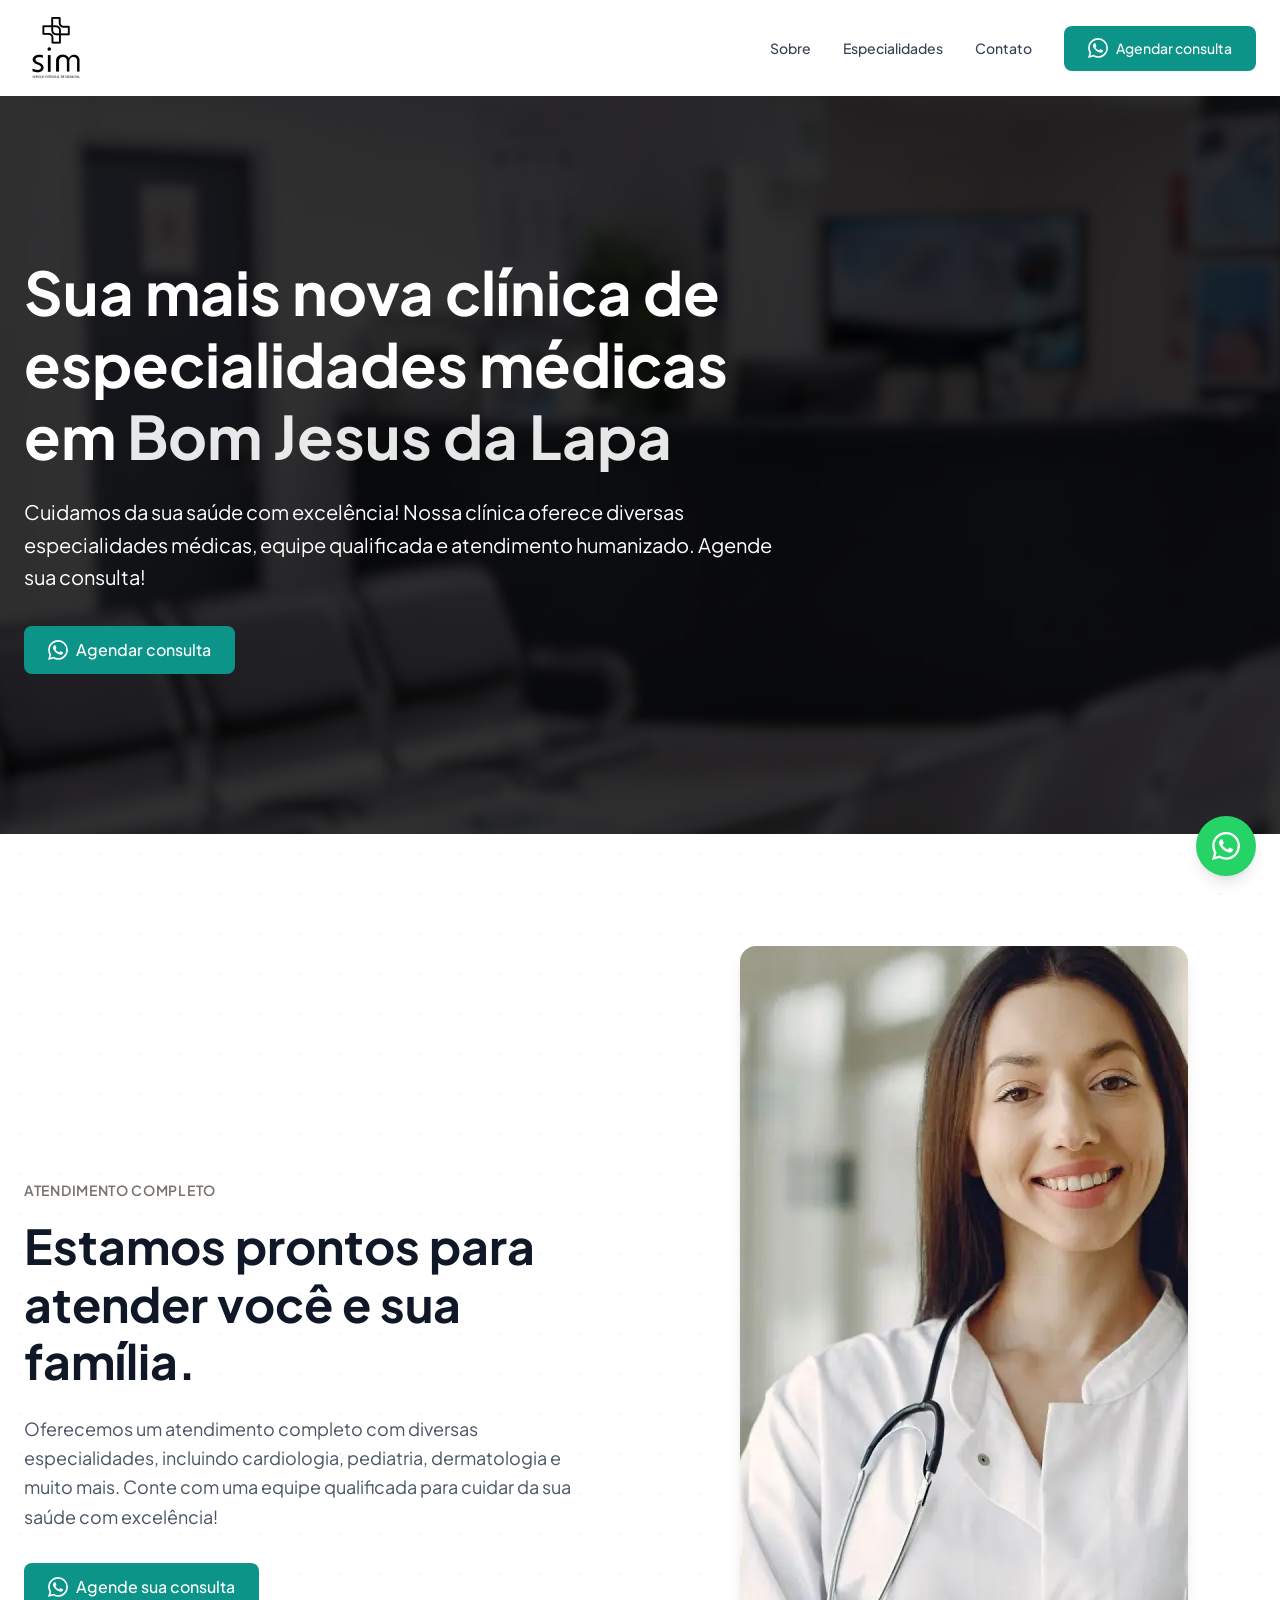
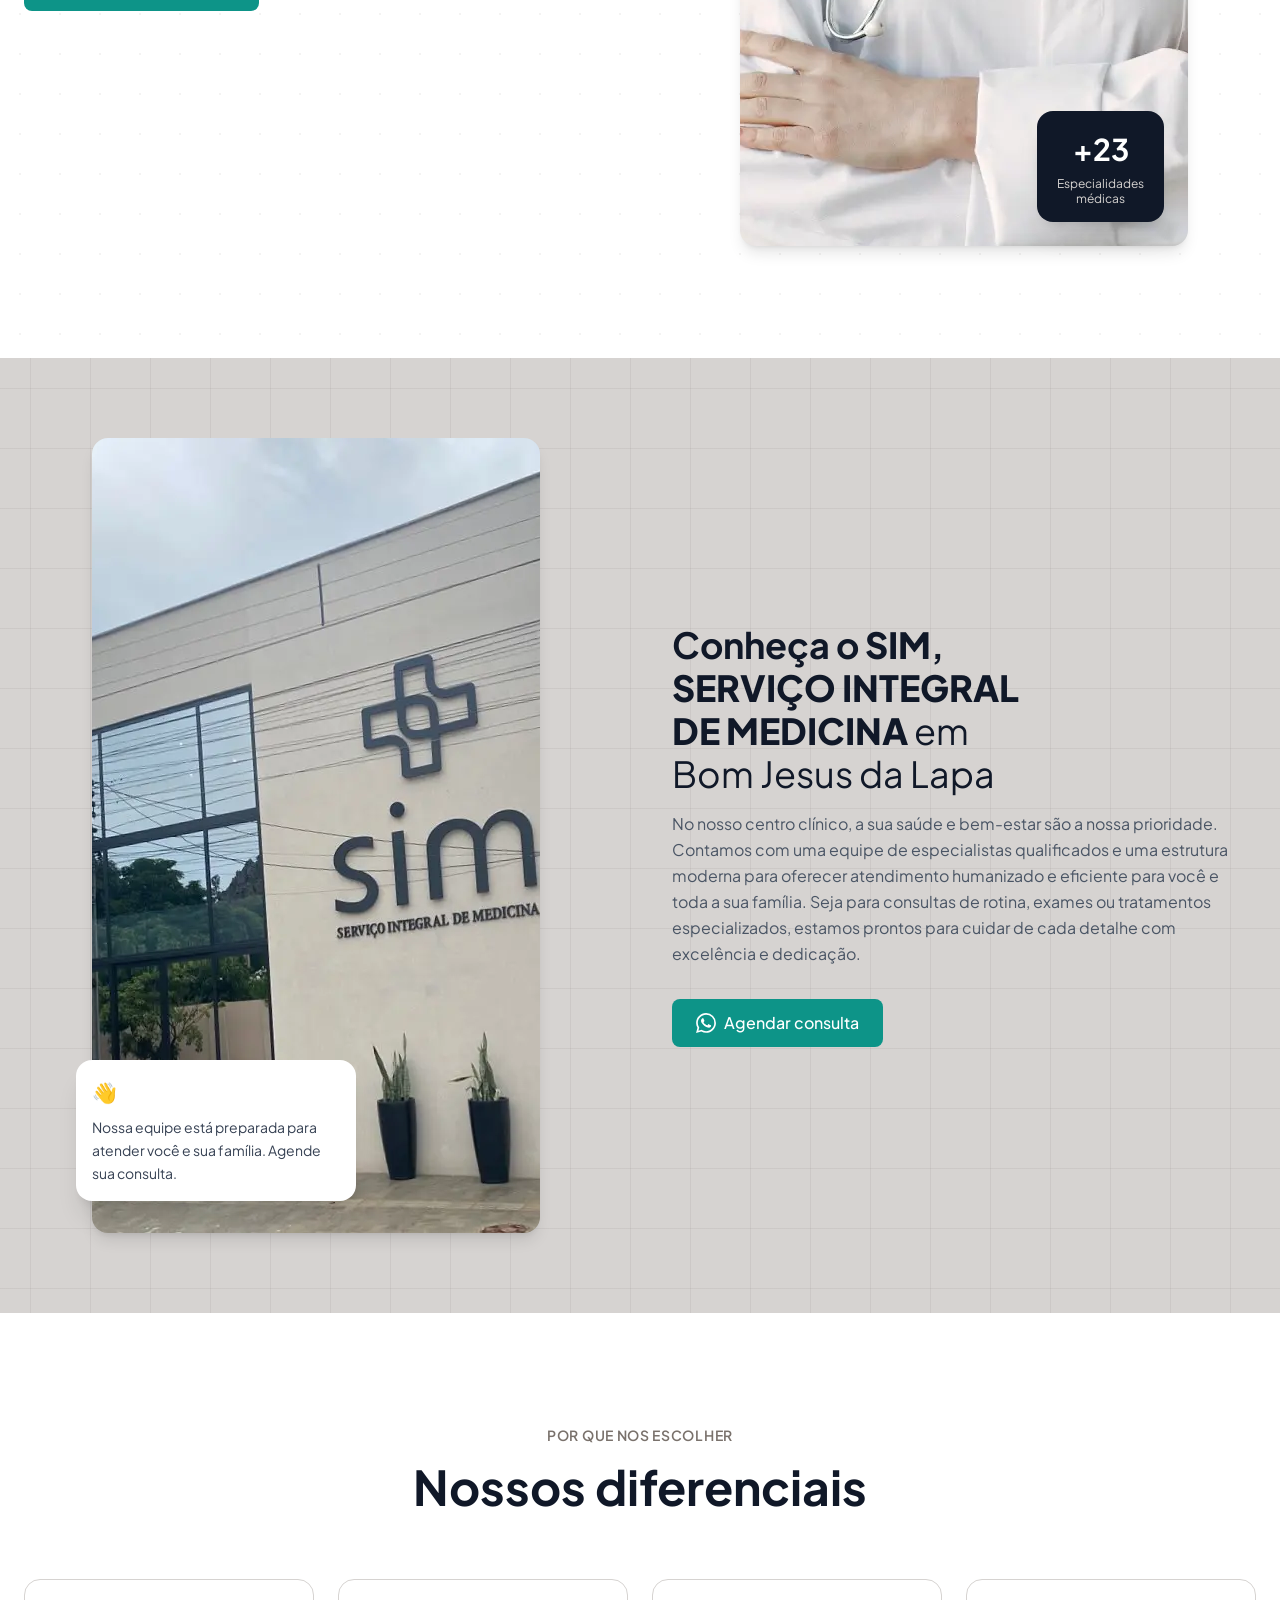
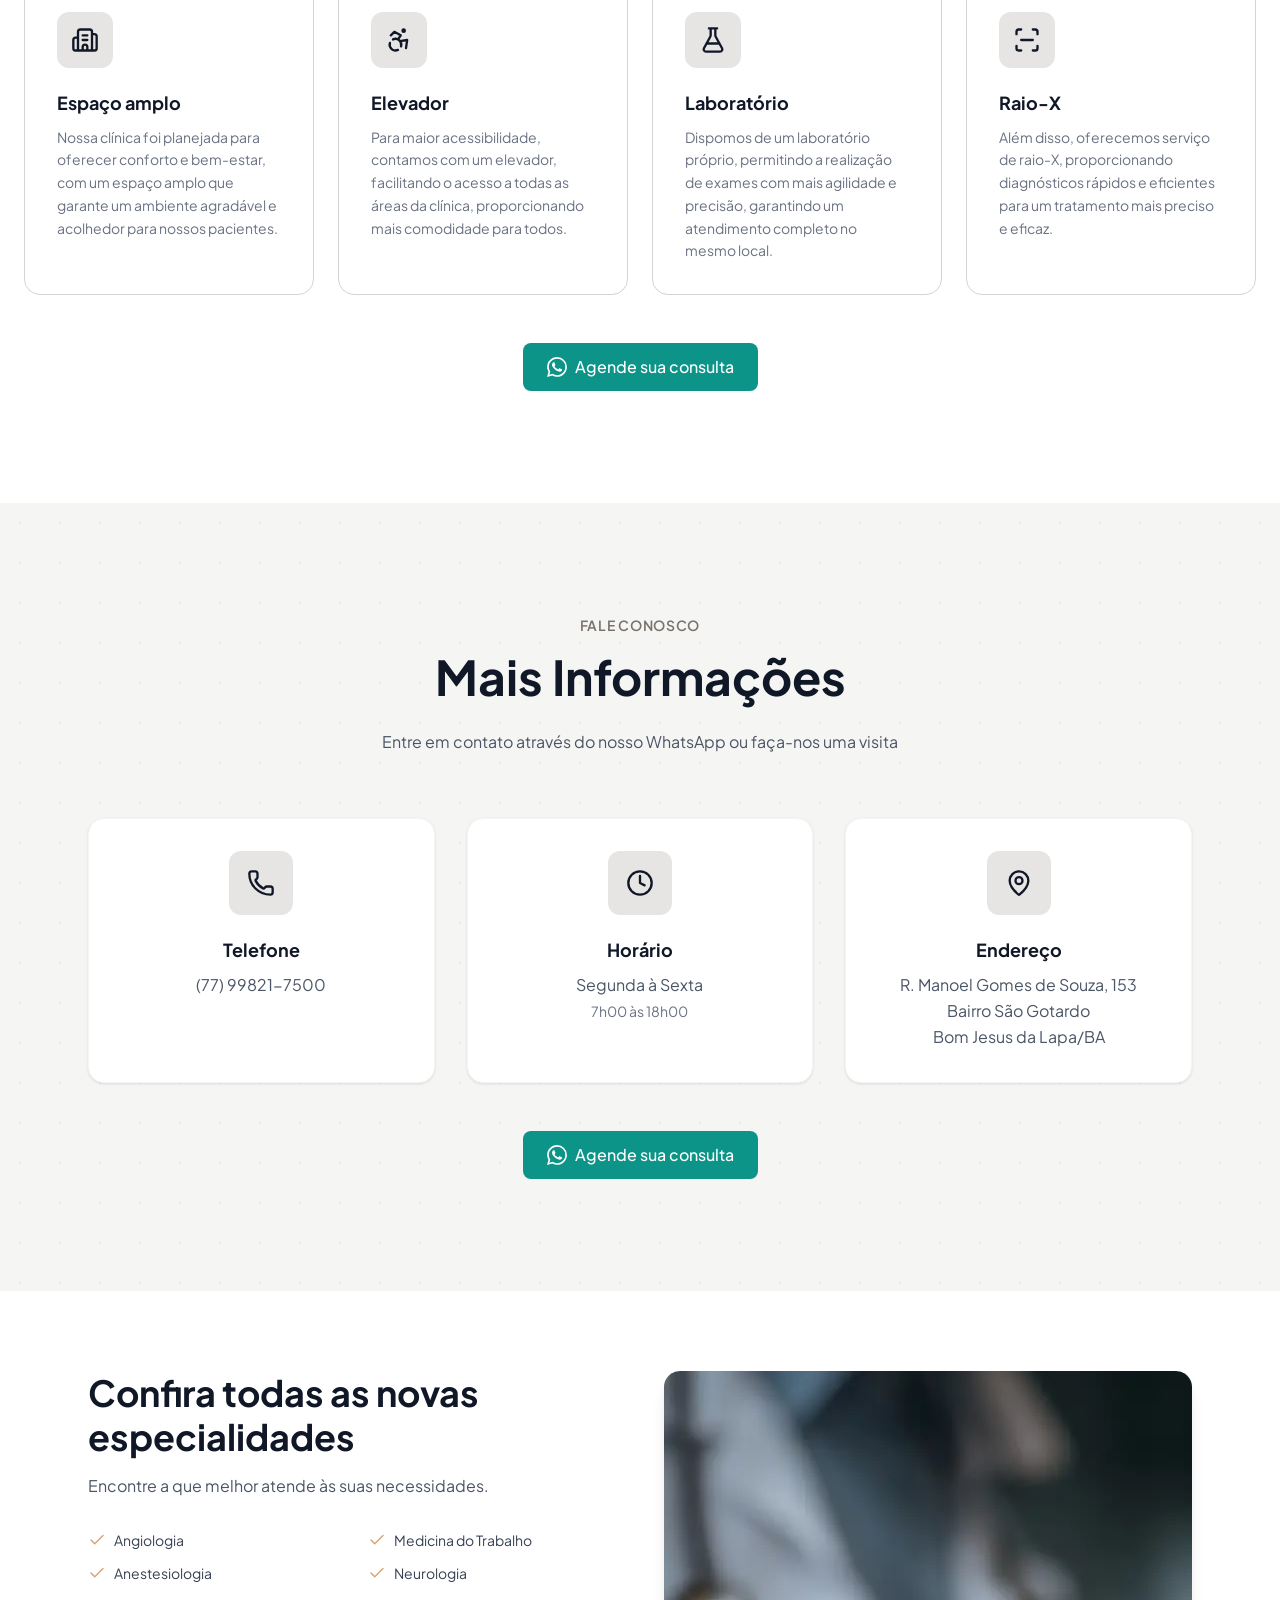
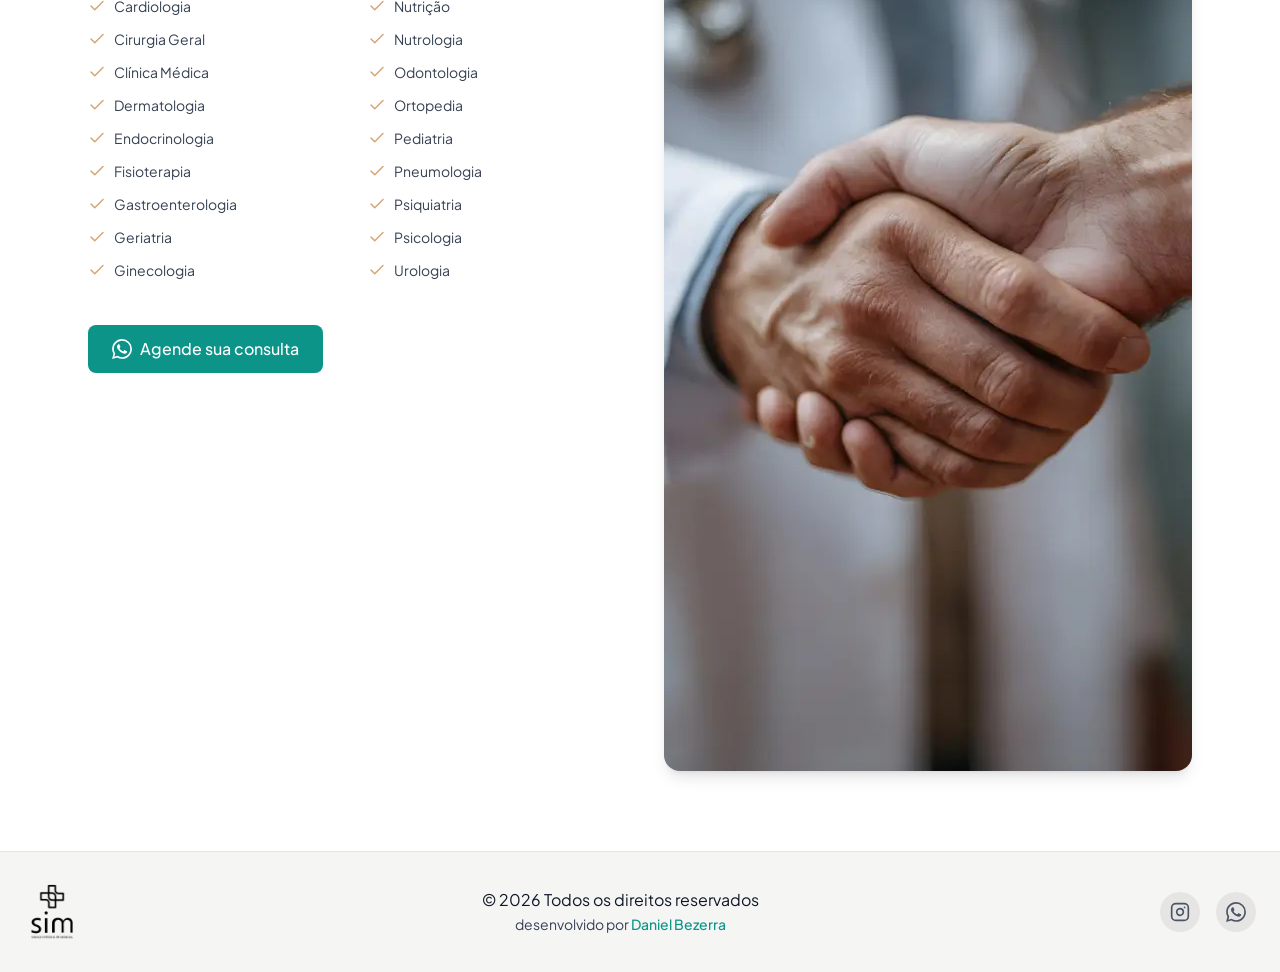
==== index.html @ da5e7e83 "Reconstrói o site em HTML puro com foco em performance e SEO - Substitui o build React (257 KB de JS" ====
<!doctype html>
<html lang="pt-BR">
<head>
  <meta charset="utf-8">
  <meta name="viewport" content="width=device-width, initial-scale=1">
  <title>Clínica SIM | Especialidades Médicas em Bom Jesus da Lapa</title>
  <meta name="description" content="Clínica de especialidades médicas em Bom Jesus da Lapa/BA: cardiologia, pediatria, dermatologia e mais 20 áreas, com laboratório e raio-X. Agende pelo WhatsApp.">
  <meta name="theme-color" content="#0d9488">
  <link rel="canonical" href="https://simbjl.com.br/">

  <!-- Compartilhamento (WhatsApp, Facebook, X etc.) -->
  <meta property="og:type" content="website">
  <meta property="og:locale" content="pt_BR">
  <meta property="og:site_name" content="Clínica SIM">
  <meta property="og:title" content="Clínica SIM | Especialidades Médicas em Bom Jesus da Lapa - BA">
  <meta property="og:description" content="Mais de 20 especialidades, laboratório e raio-X no mesmo lugar. Agende sua consulta pelo WhatsApp.">
  <meta property="og:url" content="https://simbjl.com.br/">
  <meta property="og:image" content="https://simbjl.com.br/assets/img/og-image.jpg">
  <meta property="og:image:width" content="1200">
  <meta property="og:image:height" content="630">
  <meta property="og:image:alt" content="Fachada da Clínica SIM em Bom Jesus da Lapa">
  <meta name="twitter:card" content="summary_large_image">

  <link rel="icon" type="image/png" href="/assets/img/favicon.png">
  <link rel="apple-touch-icon" href="/assets/img/apple-touch-icon.png">

  <link rel="preconnect" href="https://fonts.googleapis.com">
  <link rel="preconnect" href="https://fonts.gstatic.com" crossorigin>
  <link rel="stylesheet" href="https://fonts.googleapis.com/css2?family=Plus+Jakarta+Sans:wght@400..800&display=swap">
  <link rel="preload" as="image" href="/assets/img/hero-mobile.webp" media="(max-width: 767px)">
  <link rel="preload" as="image" href="/assets/img/hero.webp" media="(min-width: 768px)">
  <link rel="stylesheet" href="/assets/css/style.css">
  <script>document.documentElement.classList.add("js")</script>
  <script src="/assets/js/main.js" defer></script>

  <!-- Google Tag Manager -->
  <script>(function(w,d,s,l,i){w[l]=w[l]||[];w[l].push({'gtm.start':
  new Date().getTime(),event:'gtm.js'});var f=d.getElementsByTagName(s)[0],
  j=d.createElement(s),dl=l!='dataLayer'?'&l='+l:'';j.async=true;j.src=
  'https://www.googletagmanager.com/gtm.js?id='+i+dl;f.parentNode.insertBefore(j,f);
  })(window,document,'script','dataLayer','GTM-MDM526J3');</script>
  <!-- End Google Tag Manager -->

  <script type="application/ld+json">
  {
    "@context": "https://schema.org",
    "@type": "MedicalClinic",
    "@id": "https://simbjl.com.br/#clinica",
    "name": "SIM - Serviço Integral de Medicina",
    "alternateName": "Clínica SIM",
    "description": "Clínica de especialidades médicas em Bom Jesus da Lapa/BA, com laboratório próprio e raio-X.",
    "url": "https://simbjl.com.br/",
    "logo": "https://simbjl.com.br/assets/img/apple-touch-icon.png",
    "image": "https://simbjl.com.br/assets/img/og-image.jpg",
    "telephone": "+55-77-99821-7500",
    "address": {
      "@type": "PostalAddress",
      "streetAddress": "R. Manoel Gomes de Souza, 153 - São Gotardo",
      "addressLocality": "Bom Jesus da Lapa",
      "addressRegion": "BA",
      "postalCode": "47600-000",
      "addressCountry": "BR"
    },
    "areaServed": {
      "@type": "City",
      "name": "Bom Jesus da Lapa"
    },
    "openingHoursSpecification": [
      {
        "@type": "OpeningHoursSpecification",
        "dayOfWeek": [
          "Monday",
          "Tuesday",
          "Wednesday",
          "Thursday",
          "Friday"
        ],
        "opens": "07:00",
        "closes": "18:00"
      }
    ],
    "availableService": [
      {
        "@type": "MedicalTest",
        "name": "Exames laboratoriais"
      },
      {
        "@type": "MedicalTest",
        "name": "Raio-X"
      }
    ],
    "knowsAbout": [
      "Angiologia",
      "Anestesiologia",
      "Cardiologia",
      "Cirurgia Geral",
      "Clínica Médica",
      "Dermatologia",
      "Endocrinologia",
      "Fisioterapia",
      "Gastroenterologia",
      "Geriatria",
      "Ginecologia",
      "Medicina do Trabalho",
      "Neurologia",
      "Nutrição",
      "Nutrologia",
      "Odontologia",
      "Ortopedia",
      "Pediatria",
      "Pneumologia",
      "Psiquiatria",
      "Psicologia",
      "Urologia"
    ],
    "sameAs": [
      "https://www.instagram.com/servicointegraldemedicina"
    ]
  }
  </script>
</head>
<body>
  <!-- Google Tag Manager (noscript) -->
  <noscript><iframe src="https://www.googletagmanager.com/ns.html?id=GTM-MDM526J3"
  height="0" width="0" style="display:none;visibility:hidden"></iframe></noscript>
  <!-- End Google Tag Manager (noscript) -->

  <!--
    Ícones usados na página (Lucide + WhatsApp).
    Para usar: <svg class="icon"><use href="#i-nome"/></svg>
  -->
  <svg xmlns="http://www.w3.org/2000/svg" hidden>
    <symbol id="i-whatsapp" viewBox="0 0 24 24"><path fill="currentColor" d="M17.472 14.382c-.297-.149-1.758-.867-2.03-.967-.273-.099-.471-.148-.67.15-.197.297-.767.966-.94 1.164-.173.199-.347.223-.644.075-.297-.15-1.255-.463-2.39-1.475-.883-.788-1.48-1.761-1.653-2.059-.173-.297-.018-.458.13-.606.134-.133.298-.347.446-.52.149-.174.198-.298.298-.497.099-.198.05-.371-.025-.52-.075-.149-.669-1.612-.916-2.207-.242-.579-.487-.5-.669-.51-.173-.008-.371-.01-.57-.01-.198 0-.52.074-.792.372-.272.297-1.04 1.016-1.04 2.479 0 1.462 1.065 2.875 1.213 3.074.149.198 2.096 3.2 5.077 4.487.709.306 1.262.489 1.694.625.712.227 1.36.195 1.871.118.571-.085 1.758-.719 2.006-1.413.248-.694.248-1.289.173-1.413-.074-.124-.272-.198-.57-.347m-5.421 7.403h-.004a9.87 9.87 0 01-5.031-1.378l-.361-.214-3.741.982.998-3.648-.235-.374a9.86 9.86 0 01-1.51-5.26c.001-5.45 4.436-9.884 9.888-9.884 2.64 0 5.122 1.03 6.988 2.898a9.825 9.825 0 012.893 6.994c-.003 5.45-4.437 9.884-9.885 9.884m8.413-18.297A11.815 11.815 0 0012.05 0C5.495 0 .16 5.335.157 11.892c0 2.096.547 4.142 1.588 5.945L.057 24l6.305-1.654a11.882 11.882 0 005.683 1.448h.005c6.554 0 11.89-5.335 11.893-11.893a11.821 11.821 0 00-3.48-8.413z"/></symbol>
    <symbol id="i-menu" viewBox="0 0 24 24" fill="none" stroke="currentColor" stroke-width="2" stroke-linecap="round" stroke-linejoin="round"><path d="M4 5h16M4 12h16M4 19h16"/></symbol>
    <symbol id="i-x" viewBox="0 0 24 24" fill="none" stroke="currentColor" stroke-width="2" stroke-linecap="round" stroke-linejoin="round"><path d="M18 6 6 18M6 6l12 12"/></symbol>
    <symbol id="i-building" viewBox="0 0 24 24" fill="none" stroke="currentColor" stroke-width="2" stroke-linecap="round" stroke-linejoin="round"><path d="M10 12h4M10 8h4M14 21v-3a2 2 0 0 0-4 0v3M6 10H4a2 2 0 0 0-2 2v7a2 2 0 0 0 2 2h16a2 2 0 0 0 2-2V9a2 2 0 0 0-2-2h-2M6 21V5a2 2 0 0 1 2-2h8a2 2 0 0 1 2 2v16"/></symbol>
    <symbol id="i-accessibility" viewBox="0 0 24 24" fill="none" stroke="currentColor" stroke-width="2" stroke-linecap="round" stroke-linejoin="round"><circle cx="16" cy="4" r="1"/><path d="m18 19 1-7-6 1M5 8l3-3 5.5 3-2.36 3.5M4.24 14.5a5 5 0 0 0 6.88 6M13.76 17.5a5 5 0 0 0-6.88-6"/></symbol>
    <symbol id="i-flask" viewBox="0 0 24 24" fill="none" stroke="currentColor" stroke-width="2" stroke-linecap="round" stroke-linejoin="round"><path d="M14 2v6a2 2 0 0 0 .245.96l5.51 10.08A2 2 0 0 1 18 22H6a2 2 0 0 1-1.755-2.96l5.51-10.08A2 2 0 0 0 10 8V2M6.453 15h11.094M8.5 2h7"/></symbol>
    <symbol id="i-scan" viewBox="0 0 24 24" fill="none" stroke="currentColor" stroke-width="2" stroke-linecap="round" stroke-linejoin="round"><path d="M3 7V5a2 2 0 0 1 2-2h2M17 3h2a2 2 0 0 1 2 2v2M21 17v2a2 2 0 0 1-2 2h-2M7 21H5a2 2 0 0 1-2-2v-2M7 12h10"/></symbol>
    <symbol id="i-phone" viewBox="0 0 24 24" fill="none" stroke="currentColor" stroke-width="2" stroke-linecap="round" stroke-linejoin="round"><path d="M13.832 16.568a1 1 0 0 0 1.213-.303l.355-.465A2 2 0 0 1 17 15h3a2 2 0 0 1 2 2v3a2 2 0 0 1-2 2A18 18 0 0 1 2 4a2 2 0 0 1 2-2h3a2 2 0 0 1 2 2v3a2 2 0 0 1-.8 1.6l-.468.351a1 1 0 0 0-.292 1.233 14 14 0 0 0 6.392 6.384"/></symbol>
    <symbol id="i-clock" viewBox="0 0 24 24" fill="none" stroke="currentColor" stroke-width="2" stroke-linecap="round" stroke-linejoin="round"><path d="M12 6v6l4 2"/><circle cx="12" cy="12" r="10"/></symbol>
    <symbol id="i-pin" viewBox="0 0 24 24" fill="none" stroke="currentColor" stroke-width="2" stroke-linecap="round" stroke-linejoin="round"><path d="M20 10c0 4.993-5.539 10.193-7.399 11.799a1 1 0 0 1-1.202 0C9.539 20.193 4 14.993 4 10a8 8 0 0 1 16 0"/><circle cx="12" cy="10" r="3"/></symbol>
    <symbol id="i-instagram" viewBox="0 0 24 24" fill="none" stroke="currentColor" stroke-width="2" stroke-linecap="round" stroke-linejoin="round"><rect width="20" height="20" x="2" y="2" rx="5" ry="5"/><path d="M16 11.37A4 4 0 1 1 12.63 8 4 4 0 0 1 16 11.37zM17.5 6.5h.01"/></symbol>
  </svg>

  <!-- ===================== CABEÇALHO ===================== -->
  <header class="header" id="header">
    <div class="container header__inner">
      <a href="/" class="header__logo" id="btn-logo">
        <img src="/assets/img/logo.webp" alt="Clínica SIM - Serviço Integral de Medicina" width="64" height="64">
      </a>

      <nav class="nav" aria-label="Principal">
        <a href="#sobre" id="btn-nav-sobre">Sobre</a>
        <a href="#especialidades" id="btn-nav-especialidades">Especialidades</a>
        <a href="#contato" id="btn-nav-contato">Contato</a>
        <a class="btn" href="https://wa.me/5577998217500?text=Olá!%20Gostaria%20de%20marcar%20uma%20consulta." target="_blank" rel="noopener">
          <svg class="icon"><use href="#i-whatsapp"/></svg>Agendar consulta
        </a>
      </nav>

      <button class="menu-toggle" id="menu-open" aria-label="Abrir menu" aria-controls="menu">
        <svg class="icon icon--lg"><use href="#i-menu"/></svg>
      </button>
    </div>
  </header>

  <!-- Menu mobile (abre como painel lateral) -->
  <dialog class="drawer" id="menu" aria-label="Menu">
    <div class="drawer__head">
      <strong>Menu</strong>
      <button class="drawer__close" id="menu-close" aria-label="Fechar menu">
        <svg class="icon icon--lg"><use href="#i-x"/></svg>
      </button>
    </div>
    <nav class="drawer__nav">
      <a href="#sobre">Sobre</a>
      <a href="#especialidades">Especialidades</a>
      <a href="#contato">Contato</a>
      <a class="btn btn--block" href="https://wa.me/5577998217500?text=Olá!%20Gostaria%20de%20marcar%20uma%20consulta." target="_blank" rel="noopener">Agendar consulta</a>
    </nav>
  </dialog>

  <main>
    <!-- ===================== HERO ===================== -->
    <section class="hero">
      <div class="container">
        <div class="hero__content">
          <h1>Sua mais nova clínica de especialidades médicas em <span>Bom Jesus da Lapa</span></h1>
          <p>Cuidamos da sua saúde com excelência! Nossa clínica oferece diversas especialidades médicas, equipe qualificada e atendimento humanizado. Agende sua consulta!</p>
          <a class="btn" href="https://wa.me/5577998217500?text=Olá!%20Gostaria%20de%20marcar%20uma%20consulta." target="_blank" rel="noopener">
            <svg class="icon"><use href="#i-whatsapp"/></svg>Agendar consulta
          </a>
        </div>
      </div>
    </section>

    <!-- ===================== ATENDIMENTO ===================== -->
    <section class="section bg-dots reveal">
      <div class="container split">
        <div>
          <span class="eyebrow">Atendimento completo</span>
          <h2 class="title">Estamos prontos para atender você e sua família.</h2>
          <p class="lead">Oferecemos um atendimento completo com diversas especialidades, incluindo cardiologia, pediatria, dermatologia e muito mais. Conte com uma equipe qualificada para cuidar da sua saúde com excelência!</p>
          <a class="btn" href="https://wa.me/5577998217500?text=Olá!%20Gostaria%20de%20marcar%20uma%20consulta." target="_blank" rel="noopener">
            <svg class="icon"><use href="#i-whatsapp"/></svg>Agende sua consulta
          </a>
        </div>
        <figure class="photo">
          <img src="/assets/img/medica.webp" alt="Médica sorrindo" width="720" height="900" loading="lazy" decoding="async">
          <figcaption class="photo__badge photo__badge--dark">
            <strong>+23</strong>
            <span>Especialidades<br>médicas</span>
          </figcaption>
        </figure>
      </div>
    </section>

    <!-- ===================== SOBRE ===================== -->
    <section class="section section--compact bg-stone-300 bg-grid reveal" id="sobre">
      <div class="container split">
        <figure class="photo">
          <img src="/assets/img/fachada.webp" alt="Fachada da Clínica SIM" width="795" height="795" loading="lazy" decoding="async">
          <figcaption class="photo__badge photo__badge--light">
            <span aria-hidden="true">👋</span>
            <p>Nossa equipe está preparada para atender você e sua família. Agende sua consulta.</p>
          </figcaption>
        </figure>
        <div>
          <h2 class="title title--sm">
            Conheça o <b>SIM</b>,<br>
            <b>SERVIÇO INTEGRAL<br>DE MEDICINA</b>
            <span class="fw-normal">em<br>Bom Jesus da Lapa</span>
          </h2>
          <p class="text">No nosso centro clínico, a sua saúde e bem-estar são a nossa prioridade. Contamos com uma equipe de especialistas qualificados e uma estrutura moderna para oferecer atendimento humanizado e eficiente para você e toda a sua família. Seja para consultas de rotina, exames ou tratamentos especializados, estamos prontos para cuidar de cada detalhe com excelência e dedicação.</p>
          <a class="btn" href="https://wa.me/5577998217500?text=Olá!%20Gostaria%20de%20marcar%20uma%20consulta." target="_blank" rel="noopener">
            <svg class="icon"><use href="#i-whatsapp"/></svg>Agendar consulta
          </a>
        </div>
      </div>
    </section>

    <!-- ===================== DIFERENCIAIS ===================== -->
    <section class="section reveal">
      <div class="container">
        <header class="section__head">
          <span class="eyebrow">Por que nos escolher</span>
          <h2 class="title">Nossos diferenciais</h2>
        </header>

        <div class="cards cards--4">
          <article class="card">
            <div class="card__icon"><svg class="icon icon--xl"><use href="#i-building"/></svg></div>
            <h3>Espaço amplo</h3>
            <p>Nossa clínica foi planejada para oferecer conforto e bem-estar, com um espaço amplo que garante um ambiente agradável e acolhedor para nossos pacientes.</p>
          </article>
          <article class="card">
            <div class="card__icon"><svg class="icon icon--xl"><use href="#i-accessibility"/></svg></div>
            <h3>Elevador</h3>
            <p>Para maior acessibilidade, contamos com um elevador, facilitando o acesso a todas as áreas da clínica, proporcionando mais comodidade para todos.</p>
          </article>
          <article class="card">
            <div class="card__icon"><svg class="icon icon--xl"><use href="#i-flask"/></svg></div>
            <h3>Laboratório</h3>
            <p>Dispomos de um laboratório próprio, permitindo a realização de exames com mais agilidade e precisão, garantindo um atendimento completo no mesmo local.</p>
          </article>
          <article class="card">
            <div class="card__icon"><svg class="icon icon--xl"><use href="#i-scan"/></svg></div>
            <h3>Raio-X</h3>
            <p>Além disso, oferecemos serviço de raio-X, proporcionando diagnósticos rápidos e eficientes para um tratamento mais preciso e eficaz.</p>
          </article>
        </div>

        <div class="center">
          <a class="btn" href="https://wa.me/5577998217500?text=Olá!%20Gostaria%20de%20marcar%20uma%20consulta." target="_blank" rel="noopener">
            <svg class="icon"><use href="#i-whatsapp"/></svg>Agende sua consulta
          </a>
        </div>
      </div>
    </section>

    <!-- ===================== CONTATO ===================== -->
    <section class="section bg-stone-100 bg-dots reveal" id="contato">
      <div class="container container--narrow">
        <header class="section__head">
          <span class="eyebrow">Fale conosco</span>
          <h2 class="title">Mais Informações</h2>
          <p class="muted">Entre em contato através do nosso WhatsApp ou faça-nos uma visita</p>
        </header>

        <div class="cards cards--3">
          <article class="card card--center">
            <div class="card__icon"><svg class="icon icon--xl"><use href="#i-phone"/></svg></div>
            <h3>Telefone</h3>
            <p><a href="tel:+5577998217500">(77) 99821-7500</a></p>
          </article>
          <article class="card card--center">
            <div class="card__icon"><svg class="icon icon--xl"><use href="#i-clock"/></svg></div>
            <h3>Horário</h3>
            <p>Segunda à Sexta<br><small>7h00 às 18h00</small></p>
          </article>
          <article class="card card--center">
            <div class="card__icon"><svg class="icon icon--xl"><use href="#i-pin"/></svg></div>
            <h3>Endereço</h3>
            <address>R. Manoel Gomes de Souza, 153<br>Bairro São Gotardo<br>Bom Jesus da Lapa/BA</address>
          </article>
        </div>

        <div class="center">
          <a class="btn" href="https://wa.me/5577998217500?text=Olá!%20Gostaria%20de%20marcar%20uma%20consulta." target="_blank" rel="noopener">
            <svg class="icon"><use href="#i-whatsapp"/></svg>Agende sua consulta
          </a>
        </div>
      </div>
    </section>

    <!-- ===================== ESPECIALIDADES ===================== -->
    <section class="section section--compact" id="especialidades">
      <div class="container container--narrow split split--top">
        <div>
          <h2 class="title title--sm">Confira todas as novas especialidades</h2>
          <p class="muted">Encontre a que melhor atende às suas necessidades.</p>

          <!-- Para adicionar/remover uma especialidade, edite apenas esta lista -->
          <ul class="checklist">
            <li>Angiologia</li>
            <li>Anestesiologia</li>
            <li>Cardiologia</li>
            <li>Cirurgia Geral</li>
            <li>Clínica Médica</li>
            <li>Dermatologia</li>
            <li>Endocrinologia</li>
            <li>Fisioterapia</li>
            <li>Gastroenterologia</li>
            <li>Geriatria</li>
            <li>Ginecologia</li>
            <li>Medicina do Trabalho</li>
            <li>Neurologia</li>
            <li>Nutrição</li>
            <li>Nutrologia</li>
            <li>Odontologia</li>
            <li>Ortopedia</li>
            <li>Pediatria</li>
            <li>Pneumologia</li>
            <li>Psiquiatria</li>
            <li>Psicologia</li>
            <li>Urologia</li>
          </ul>

          <a class="btn" href="https://wa.me/5577998217500?text=Olá!%20Gostaria%20de%20marcar%20uma%20consulta." target="_blank" rel="noopener">
            <svg class="icon"><use href="#i-whatsapp"/></svg>Agende sua consulta
          </a>
        </div>
        <figure class="photo photo--square hide-mobile">
          <img src="/assets/img/especialidades.webp" alt="Médico cumprimentando paciente" width="800" height="1000" loading="lazy" decoding="async">
        </figure>
      </div>
    </section>
  </main>

  <!-- ===================== RODAPÉ ===================== -->
  <footer class="footer">
    <div class="container footer__inner">
      <a href="/"><img src="/assets/img/logo.webp" alt="Clínica SIM - Serviço Integral de Medicina" width="56" height="56" loading="lazy"></a>

      <div class="footer__credits">
        <p>© <span id="year">2026</span> Todos os direitos reservados</p>
        <p><small>desenvolvido por <a href="https://dani.dev.br" target="_blank" rel="noopener" id="btn-dev">Daniel Bezerra</a></small></p>
      </div>

      <div class="footer__social">
        <a href="https://www.instagram.com/servicointegraldemedicina" target="_blank" rel="noopener" aria-label="Instagram" id="btn-instagram">
          <svg class="icon"><use href="#i-instagram"/></svg>
        </a>
        <a href="https://wa.me/5577998217500" target="_blank" rel="noopener" aria-label="WhatsApp">
          <svg class="icon"><use href="#i-whatsapp"/></svg>
        </a>
      </div>
    </div>
  </footer>

  <!-- Botão flutuante do WhatsApp -->
  <a class="whatsapp-float" href="https://wa.me/5577998217500?text=Olá!%20Gostaria%20de%20marcar%20uma%20consulta." target="_blank" rel="noopener" aria-label="Contato via WhatsApp">
    <svg class="icon icon--xl"><use href="#i-whatsapp"/></svg>
  </a>
</body>
</html>
---- assets/css/style.css ----
/* ==========================================================================
   Clínica SIM — estilos do site
   Índice: 1. Tokens  2. Base  3. Utilitários  4. Componentes  5. Seções
   ========================================================================== */

/* 1. TOKENS — altere cores, fontes e espaçamentos aqui ===================== */
:root {
  --primary: #0d9488;
  --primary-dark: #0f766e;
  --accent: #d4a574;
  --whatsapp: #25d366;
  --whatsapp-dark: #128c7e;

  --white: #fff;
  --stone-100: #f5f5f4;
  --stone-200: #e7e5e4;
  --stone-300: #d6d3d1;
  --stone-400: #a6a09b;
  --stone-500: #79716b;
  --gray-500: #6a7282;
  --gray-600: #4a5565;
  --gray-700: #364153;
  --gray-900: #101828;

  --font: "Plus Jakarta Sans", system-ui, -apple-system, "Segoe UI", sans-serif;
  --radius: 1rem;
  --shadow: 0 10px 15px -3px #0000001a, 0 4px 6px -4px #0000001a;
  --shadow-lg: 0 20px 25px -5px #0000001a, 0 8px 10px -6px #0000001a;
  --header-h: 80px;
  --container: 80rem;
}

/* 2. BASE ================================================================== */
*, *::before, *::after { box-sizing: border-box; margin: 0; padding: 0; }

html {
  scroll-behavior: smooth;
  scroll-padding-top: var(--header-h);
  -webkit-text-size-adjust: 100%;
}

body {
  font-family: var(--font);
  line-height: 1.5;
  color: var(--gray-700);
  background: var(--white);
  -webkit-font-smoothing: antialiased;
}

img, svg { display: block; max-width: 100%; }
[hidden] { display: none !important; }
a { color: inherit; text-decoration: none; }
button { font: inherit; color: inherit; background: none; border: 0; cursor: pointer; }
ul { list-style: none; }
address { font-style: normal; }
h1, h2, h3 { color: var(--gray-900); line-height: 1.2; }
b { font-weight: 800; }

:focus-visible { outline: 2px solid var(--primary); outline-offset: 2px; }

/* 3. UTILITÁRIOS =========================================================== */
.container {
  width: 100%;
  max-width: var(--container);
  margin-inline: auto;
  padding-inline: 1rem;
}
.container--narrow { max-width: 72rem; }

.center { text-align: center; margin-top: 3rem; }
.muted { color: var(--gray-600); margin-bottom: 2rem; }
.fw-normal { font-weight: 400; }
.bg-stone-100 { background-color: var(--stone-100); }
.bg-stone-300 { background-color: var(--stone-300); }

/* Texturas de fundo sutis (substituem os SVGs + blur do site antigo, mais leves) */
.bg-dots {
  background-image: radial-gradient(color-mix(in srgb, var(--stone-400) 12%, transparent) 1.5px, transparent 1.5px);
  background-size: 40px 40px;
}
.bg-grid {
  background-image:
    linear-gradient(color-mix(in srgb, var(--stone-500) 10%, transparent) 1px, transparent 1px),
    linear-gradient(90deg, color-mix(in srgb, var(--stone-500) 10%, transparent) 1px, transparent 1px);
  background-size: 60px 60px;
  background-position: -30px -30px;
}

.icon { width: 1.25rem; height: 1.25rem; flex-shrink: 0; }
.icon--lg { width: 1.5rem; height: 1.5rem; }
.icon--xl { width: 1.75rem; height: 1.75rem; }

@media (max-width: 767px) {
  .hide-mobile { display: none; }
}

/* 4. COMPONENTES =========================================================== */

/* Botão principal (todos os "Agendar consulta") */
.btn {
  display: inline-flex;
  align-items: center;
  justify-content: center;
  gap: .5rem;
  padding: .75rem 1.5rem;
  border-radius: .5rem;
  background: var(--primary);
  color: var(--white);
  font-weight: 500;
  transition: background-color .15s;
}
.btn:hover { background: var(--primary-dark); }
.btn--block { display: flex; width: 100%; }

/* Textos de seção */
.eyebrow {
  display: block;
  margin-bottom: 1rem;
  color: var(--stone-500);
  font-size: .875rem;
  font-weight: 600;
  text-transform: uppercase;
  letter-spacing: .05em;
}
.title { font-size: clamp(1.875rem, 1.2rem + 2.5vw, 3rem); margin-bottom: 1.5rem; }
.title--sm { font-size: clamp(1.5rem, 1.1rem + 1.6vw, 2.25rem); margin-bottom: 1rem; }
.lead { color: var(--gray-600); font-size: 1.125rem; line-height: 1.625; margin-bottom: 2rem; }
.text { color: var(--gray-600); line-height: 1.625; margin-bottom: 2rem; }

/* Foto com selo sobreposto */
.photo { position: relative; max-width: 28rem; margin-inline: auto; }
.photo img {
  width: 100%;
  aspect-ratio: 3 / 4;
  object-fit: cover;
  border-radius: var(--radius);
  background: var(--stone-100);
  box-shadow: var(--shadow);
}
.photo--square { max-width: none; }
.photo--square img { aspect-ratio: 1; }

.photo__badge { position: absolute; border-radius: var(--radius); box-shadow: var(--shadow-lg); }
.photo__badge--dark {
  right: 1.5rem;
  bottom: 1.5rem;
  padding: 1rem 1.25rem;
  background: var(--gray-900);
  color: var(--white);
  text-align: center;
}
.photo__badge--dark strong { display: block; font-size: 1.875rem; }
.photo__badge--dark span { display: block; margin-top: .25rem; font-size: .75rem; line-height: 1.25; color: var(--stone-300); }
.photo__badge--light {
  left: -1rem;
  bottom: 2rem;
  max-width: 17.5rem;
  padding: 1rem;
  background: var(--white);
  font-size: .875rem;
  line-height: 1.625;
}
.photo__badge--light span { display: block; font-size: 1.25rem; margin-bottom: .5rem; }

/* Cards (diferenciais e contato) */
.cards { display: grid; gap: 1.5rem; }
.card {
  background: var(--white);
  border: 1px solid var(--stone-300);
  border-radius: var(--radius);
  padding: 2rem;
  transition: transform .3s, box-shadow .3s, border-color .3s;
}
.card:hover { transform: translateY(-4px); box-shadow: var(--shadow-lg); border-color: var(--stone-400); }
.card h3 { font-size: 1.125rem; margin-bottom: .75rem; }
.card p, .card address { color: var(--gray-500); font-size: .875rem; line-height: 1.625; }
.card__icon {
  display: flex;
  align-items: center;
  justify-content: center;
  width: 3.5rem;
  height: 3.5rem;
  margin-bottom: 1.5rem;
  border-radius: .75rem;
  background: var(--stone-200);
  color: var(--gray-900);
  transition: transform .3s;
}
.card:hover .card__icon { transform: scale(1.1); }
.card--center { text-align: center; border-color: var(--stone-100); box-shadow: 0 1px 3px #0000001a; }
.card--center .card__icon { width: 4rem; height: 4rem; margin-inline: auto; }
.card--center p, .card--center address { color: var(--gray-600); font-size: 1rem; }
.card--center small { color: var(--gray-500); font-size: .875rem; }

@media (min-width: 768px) {
  .cards--3 { grid-template-columns: repeat(3, 1fr); gap: 2rem; }
  .cards--4 { grid-template-columns: repeat(2, 1fr); }
}
@media (min-width: 1024px) {
  .cards--4 { grid-template-columns: repeat(4, 1fr); }
}

/* Lista com ícone de check (especialidades) */
.checklist { columns: 2; column-gap: 2rem; margin-bottom: 2rem; font-size: .875rem; }
.checklist li {
  display: flex;
  align-items: center;
  gap: .5rem;
  margin-bottom: .75rem;
  break-inside: avoid;
}
.checklist li::before {
  content: "";
  flex-shrink: 0;
  width: 18px;
  height: 18px;
  background: var(--accent);
  -webkit-mask: url("data:image/svg+xml,%3Csvg xmlns='http://www.w3.org/2000/svg' viewBox='0 0 24 24' fill='none' stroke='black' stroke-width='2' stroke-linecap='round' stroke-linejoin='round'%3E%3Cpath d='M20 6 9 17l-5-5'/%3E%3C/svg%3E") center / contain no-repeat;
          mask: url("data:image/svg+xml,%3Csvg xmlns='http://www.w3.org/2000/svg' viewBox='0 0 24 24' fill='none' stroke='black' stroke-width='2' stroke-linecap='round' stroke-linejoin='round'%3E%3Cpath d='M20 6 9 17l-5-5'/%3E%3C/svg%3E") center / contain no-repeat;
}

/* Animação de entrada ao rolar (ativada pelo main.js) */
.js .reveal { opacity: 0; transform: translateY(2.5rem); transition: opacity 1s, transform 1s; }
.js .reveal.is-visible { opacity: 1; transform: none; }
@media (prefers-reduced-motion: reduce) {
  html { scroll-behavior: auto; }
  .js .reveal { opacity: 1; transform: none; transition: none; }
}

/* 5. SEÇÕES ================================================================ */

/* Cabeçalho */
.header {
  position: fixed;
  inset: 0 0 auto;
  z-index: 50;
  background: rgb(255 255 255 / .95);
  -webkit-backdrop-filter: blur(8px);
          backdrop-filter: blur(8px);
  transition: box-shadow .3s;
}
.header.is-scrolled { box-shadow: 0 1px 3px #0000001a; }
.header__inner {
  display: flex;
  align-items: center;
  justify-content: space-between;
  height: var(--header-h);
}
.header__logo img { width: 48px; height: 48px; }

.nav { display: none; align-items: center; gap: 2rem; font-size: .875rem; font-weight: 500; }
.nav > a:not(.btn):hover { color: var(--primary); }
.menu-toggle { padding: .5rem; }
.menu-toggle:hover { color: var(--primary); }

@media (min-width: 768px) {
  :root { --header-h: 96px; }
  .header__logo img { width: 64px; height: 64px; }
  .nav { display: flex; }
  .menu-toggle { display: none; }
}

/* Menu mobile (usa o elemento nativo <dialog>) */
.drawer {
  position: fixed;
  inset: 0 0 0 auto;
  width: 18rem;
  max-width: 85vw;
  height: 100%;
  max-height: none;
  margin: 0;
  border: 0;
  background: var(--white);
  color: var(--gray-700);
  box-shadow: var(--shadow-lg);
}
.drawer::backdrop { background: rgb(0 0 0 / .5); }
.drawer__head {
  display: flex;
  align-items: center;
  justify-content: space-between;
  padding: 1rem;
  border-bottom: 1px solid var(--stone-200);
  font-size: 1.125rem;
  color: var(--gray-900);
}
.drawer__close { padding: .5rem; color: var(--gray-500); }
.drawer__nav { display: flex; flex-direction: column; gap: .25rem; padding: 1rem; font-weight: 500; }
.drawer__nav > a:not(.btn) { padding: .75rem 1rem; border-radius: .5rem; }
.drawer__nav > a:not(.btn):hover { background: color-mix(in srgb, var(--primary) 10%, transparent); color: var(--primary); }
.drawer__nav .btn { margin-top: 1.5rem; }

/* Hero */
main { padding-top: var(--header-h); }

.hero {
  position: relative;
  padding-block: 5rem;
  background: #111 url("../img/hero-mobile.webp") center / cover no-repeat;
  color: var(--white);
}
.hero::before { content: ""; position: absolute; inset: 0; background: rgb(0 0 0 / .8); }
.hero .container { position: relative; }
.hero__content { max-width: 48rem; }
.hero h1 { color: var(--white); font-size: clamp(1.875rem, 1rem + 3.5vw, 3.75rem); margin-bottom: 1.5rem; }
.hero h1 span { color: rgb(255 255 255 / .9); }
.hero p { font-size: clamp(1.125rem, 1rem + .4vw, 1.25rem); line-height: 1.625; margin-bottom: 2rem; }

@media (min-width: 768px) {
  .hero { padding-block: 8rem; background-image: url("../img/hero.webp"); }
}
@media (min-width: 1024px) {
  .hero { padding-block: 10rem; }
}

/* Seções padrão */
.section { padding-block: 5rem; overflow: hidden; }
.section--compact { padding-block: 4rem; }
.section__head { text-align: center; margin-bottom: 4rem; }
.section__head .eyebrow { margin-bottom: .75rem; }
.section__head .muted { max-width: 36rem; margin: 0 auto; }

.split { display: grid; gap: 4rem; align-items: center; }
.split--top { align-items: start; gap: 3rem; }

@media (min-width: 768px) {
  .section { padding-block: 7rem; }
  .section--compact { padding-block: 5rem; }
  .split { grid-template-columns: 1fr 1fr; }
  .container { padding-inline: 1.5rem; }
}

/* Rodapé */
.footer { background: var(--stone-100); border-top: 1px solid var(--stone-200); }
.footer__inner {
  display: flex;
  flex-direction: column;
  align-items: center;
  justify-content: space-between;
  gap: 1.5rem;
  padding-block: 2rem;
  text-align: center;
}
.footer__inner img { width: 56px; height: 56px; }
.footer__credits p:first-child { color: var(--gray-900); }
.footer__credits small { font-size: .875rem; }
.footer__credits a { color: var(--primary); font-weight: 500; }
.footer__credits a:hover { text-decoration: underline; }
.footer__social { display: flex; gap: 1rem; }
.footer__social a {
  display: flex;
  align-items: center;
  justify-content: center;
  width: 2.5rem;
  height: 2.5rem;
  border-radius: 50%;
  background: var(--stone-200);
  color: var(--gray-600);
  transition: background-color .15s, color .15s;
}
.footer__social a:hover { background: var(--primary); color: var(--white); }

@media (min-width: 768px) {
  .footer__inner { flex-direction: row; }
}

/* Botão flutuante do WhatsApp */
.whatsapp-float {
  position: fixed;
  right: 1.5rem;
  bottom: 1.5rem;
  z-index: 40;
  padding: 1rem;
  border-radius: 50%;
  background: var(--whatsapp);
  color: var(--white);
  box-shadow: var(--shadow);
  transition: transform .15s, background-color .15s;
}
.whatsapp-float:hover { background: var(--whatsapp-dark); transform: scale(1.1); }

/* Página 404 */
.not-found {
  min-height: 60vh;
  display: grid;
  place-content: center;
  gap: 1rem;
  padding: 2rem 1rem;
  text-align: center;
  background: var(--stone-100);
}
.not-found h1 { font-size: 3.75rem; color: var(--accent); }
.not-found .btn { justify-self: center; margin-top: 1rem; }
.not-found--page { min-height: 100vh; padding-top: 2rem; }
.not-found--page img { margin-inline: auto; }
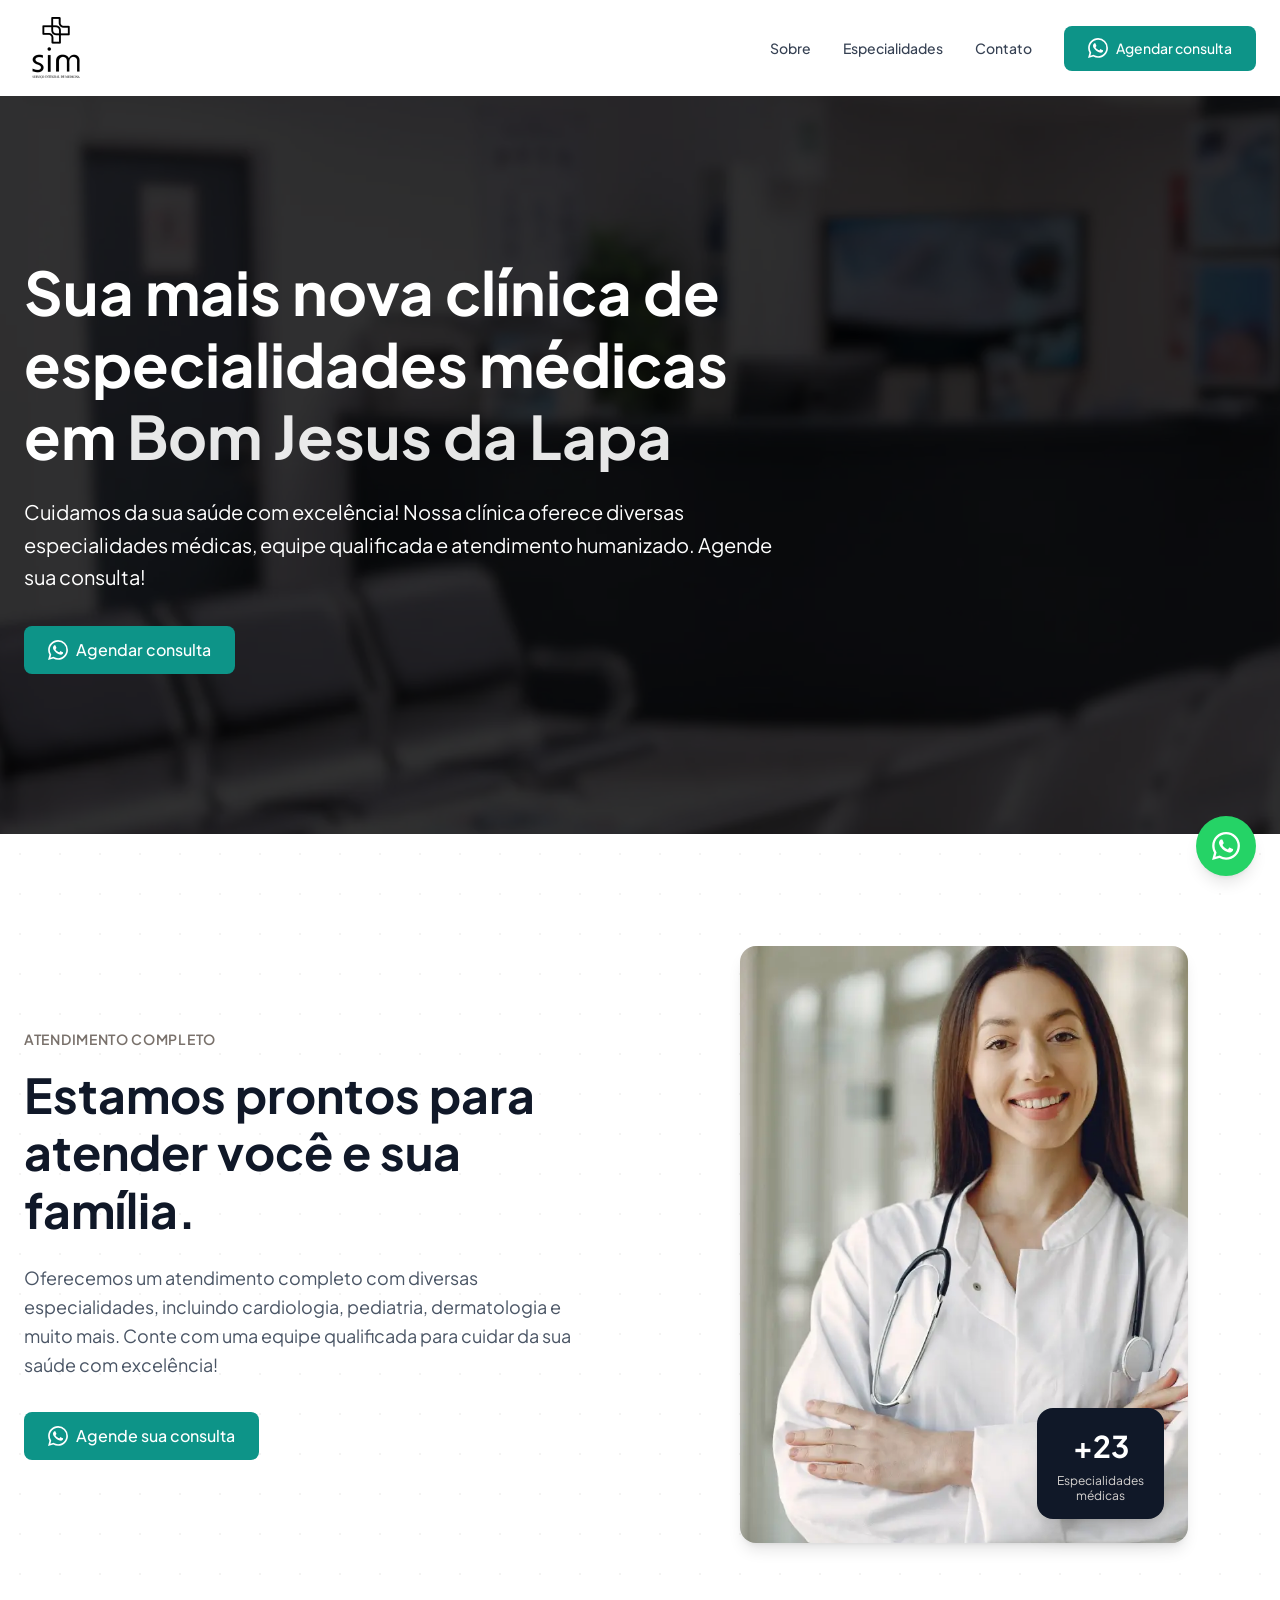
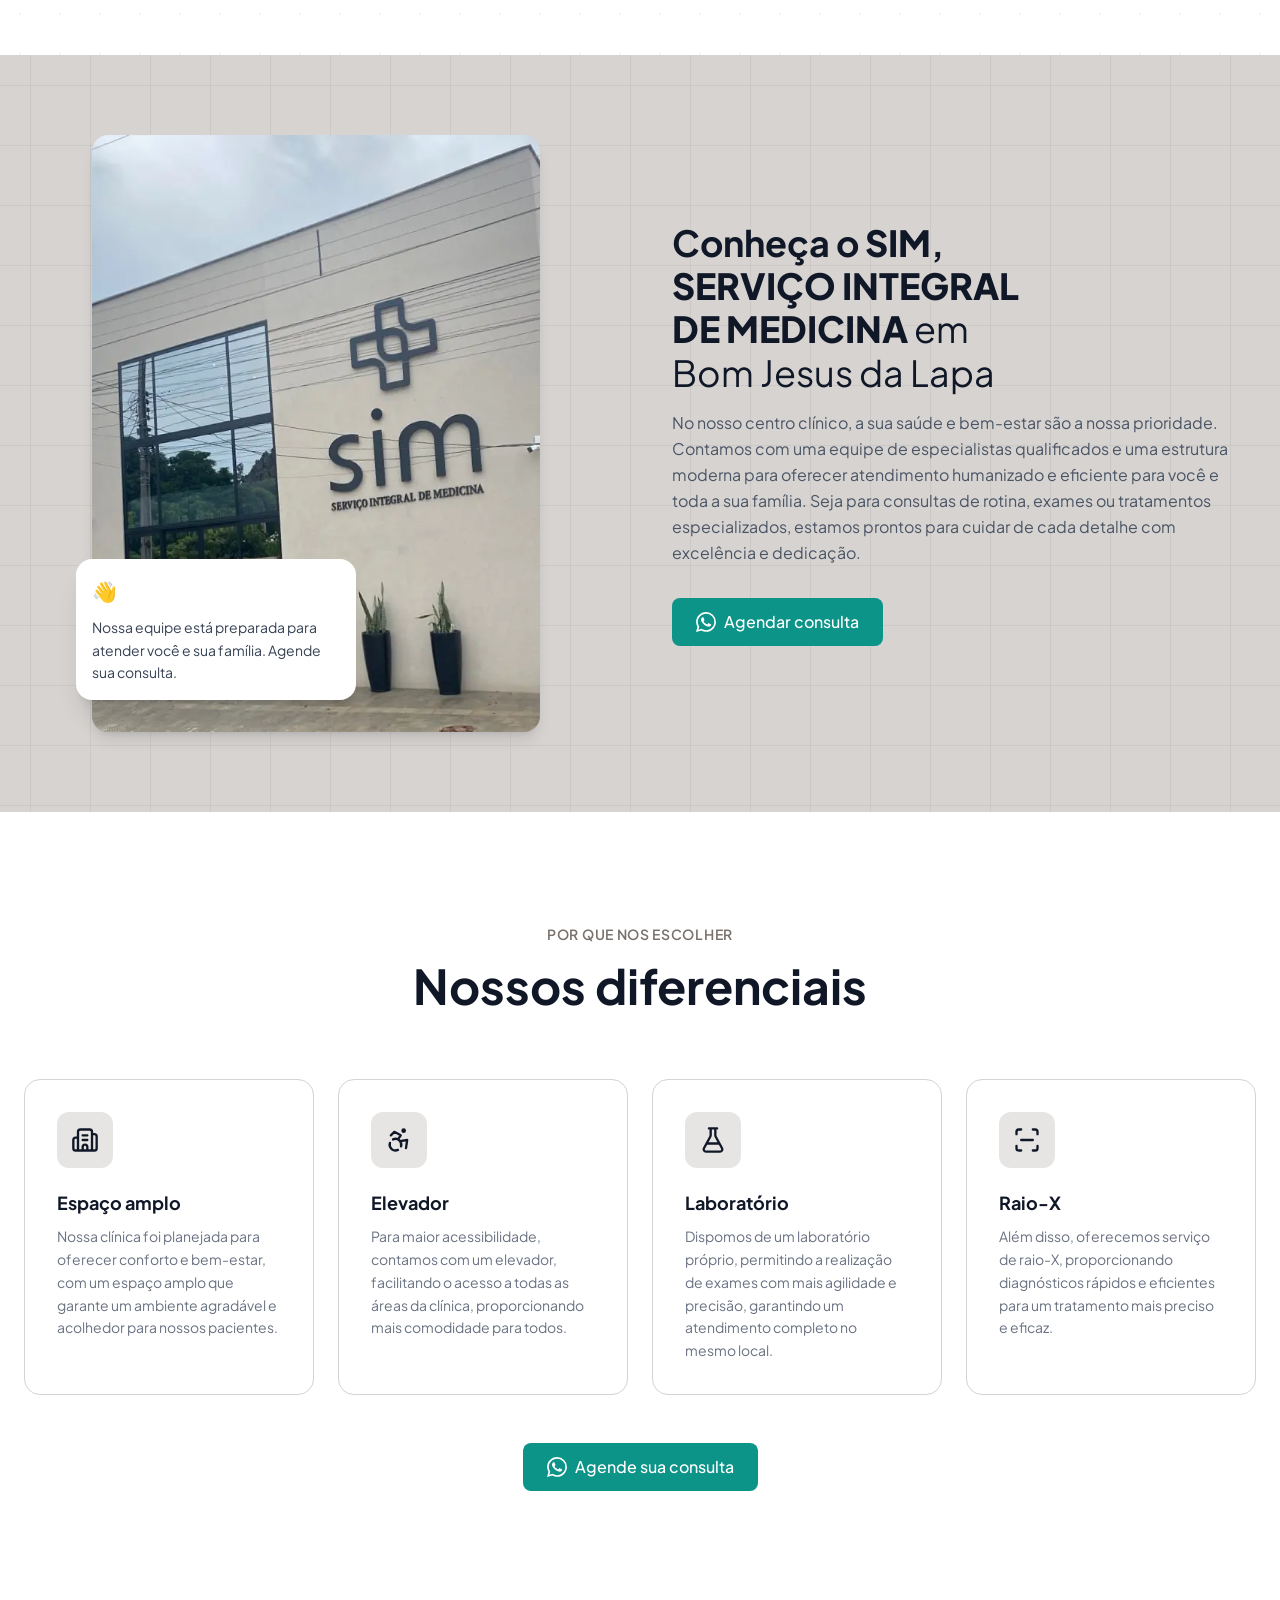
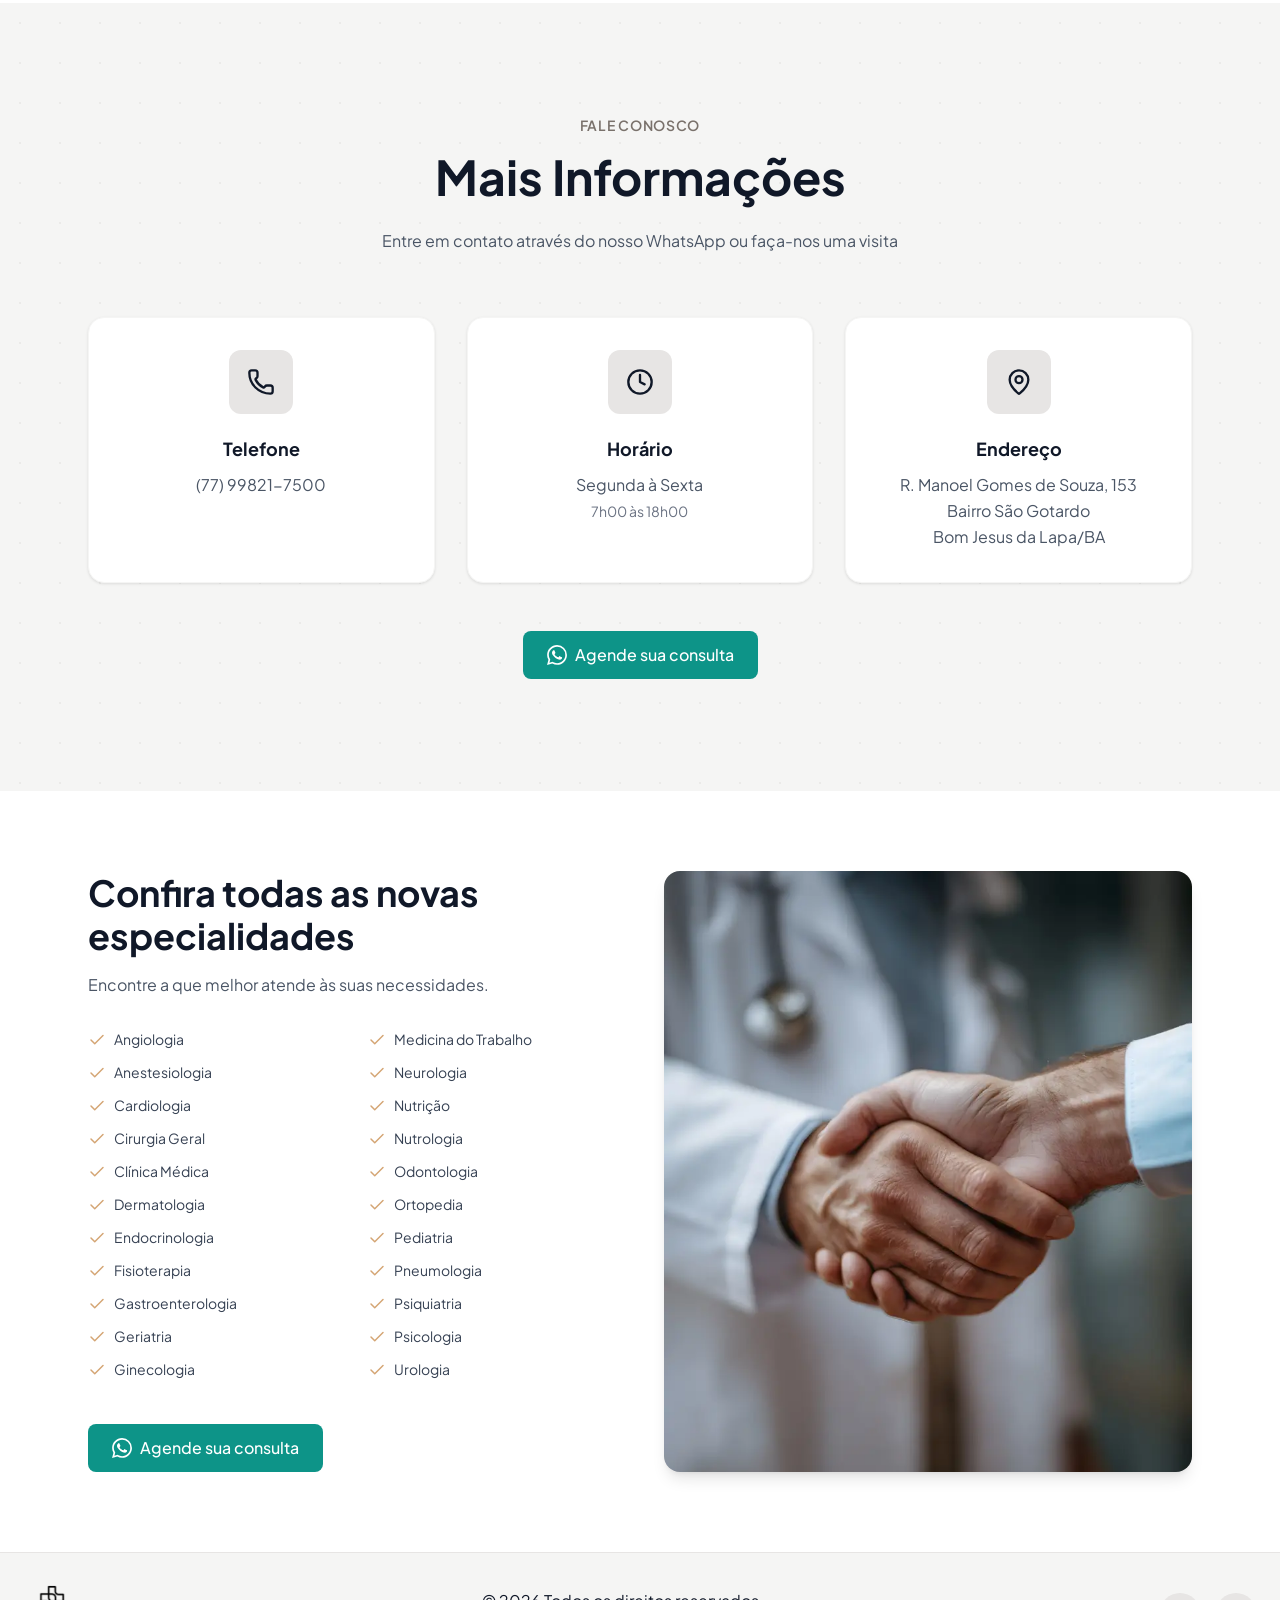
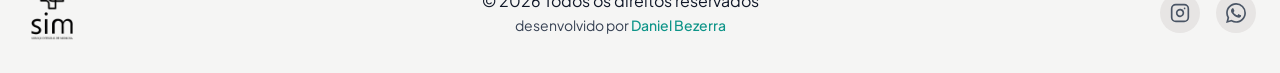
==== commit 7c452582: "Corrige proporção das imagens e ajusta altura da foto de especialidades - Adiciona img { height: aut" ====
--- a/index.html
+++ b/index.html
@@ -1,6 +1,16 @@
 <!doctype html>
 <html lang="pt-BR">
 <head>
+
+    <!-- Google Tag Manager -->
+  <script>(function(w,d,s,l,i){w[l]=w[l]||[];w[l].push({'gtm.start':
+  new Date().getTime(),event:'gtm.js'});var f=d.getElementsByTagName(s)[0],
+  j=d.createElement(s),dl=l!='dataLayer'?'&l='+l:'';j.async=true;j.src=
+  'https://www.googletagmanager.com/gtm.js?id='+i+dl;f.parentNode.insertBefore(j,f);
+  })(window,document,'script','dataLayer','GTM-MDM526J3');</script>
+  <!-- End Google Tag Manager -->
+
+
   <meta charset="utf-8">
   <meta name="viewport" content="width=device-width, initial-scale=1">
   <title>Clínica SIM | Especialidades Médicas em Bom Jesus da Lapa</title>
@@ -33,13 +43,7 @@
   <script>document.documentElement.classList.add("js")</script>
   <script src="/assets/js/main.js" defer></script>
 
-  <!-- Google Tag Manager -->
-  <script>(function(w,d,s,l,i){w[l]=w[l]||[];w[l].push({'gtm.start':
-  new Date().getTime(),event:'gtm.js'});var f=d.getElementsByTagName(s)[0],
-  j=d.createElement(s),dl=l!='dataLayer'?'&l='+l:'';j.async=true;j.src=
-  'https://www.googletagmanager.com/gtm.js?id='+i+dl;f.parentNode.insertBefore(j,f);
-  })(window,document,'script','dataLayer','GTM-MDM526J3');</script>
-  <!-- End Google Tag Manager -->
+
 
   <script type="application/ld+json">
   {
@@ -365,11 +369,11 @@
 
       <div class="footer__credits">
         <p>© <span id="year">2026</span> Todos os direitos reservados</p>
-        <p><small>desenvolvido por <a href="https://dani.dev.br" target="_blank" rel="noopener" id="btn-dev">Daniel Bezerra</a></small></p>
+        <p><small>desenvolvido por <a href="https://danibezerra.com" target="_blank" rel="noopener" id="btn-dev">Daniel Bezerra</a></small></p>
       </div>
 
       <div class="footer__social">
-        <a href="https://www.instagram.com/servicointegraldemedicina" target="_blank" rel="noopener" aria-label="Instagram" id="btn-instagram">
+        <a href="https://www.instagram.com/clinicasim_" target="_blank" rel="noopener" aria-label="Instagram" id="btn-instagram">
           <svg class="icon"><use href="#i-instagram"/></svg>
         </a>
         <a href="https://wa.me/5577998217500" target="_blank" rel="noopener" aria-label="WhatsApp">
--- a/assets/css/style.css
+++ b/assets/css/style.css
@@ -48,6 +48,7 @@
 }
 
 img, svg { display: block; max-width: 100%; }
+img { height: auto; }
 [hidden] { display: none !important; }
 a { color: inherit; text-decoration: none; }
 button { font: inherit; color: inherit; background: none; border: 0; cursor: pointer; }
@@ -137,8 +138,8 @@
   background: var(--stone-100);
   box-shadow: var(--shadow);
 }
-.photo--square { max-width: none; }
-.photo--square img { aspect-ratio: 1; }
+.photo--square { max-width: none; width: 100%; height: 100%; min-height: 20rem; }
+.photo--square img { position: absolute; inset: 0; height: 100%; aspect-ratio: auto; }
 
 .photo__badge { position: absolute; border-radius: var(--radius); box-shadow: var(--shadow-lg); }
 .photo__badge--dark {
@@ -321,12 +322,12 @@
 .section__head .muted { max-width: 36rem; margin: 0 auto; }
 
 .split { display: grid; gap: 4rem; align-items: center; }
-.split--top { align-items: start; gap: 3rem; }
+.split--top { align-items: stretch; gap: 3rem; }
 
 @media (min-width: 768px) {
   .section { padding-block: 7rem; }
   .section--compact { padding-block: 5rem; }
-  .split { grid-template-columns: 1fr 1fr; }
+  .split { grid-template-columns: repeat(2, minmax(0, 1fr)); }
   .container { padding-inline: 1.5rem; }
 }
 
